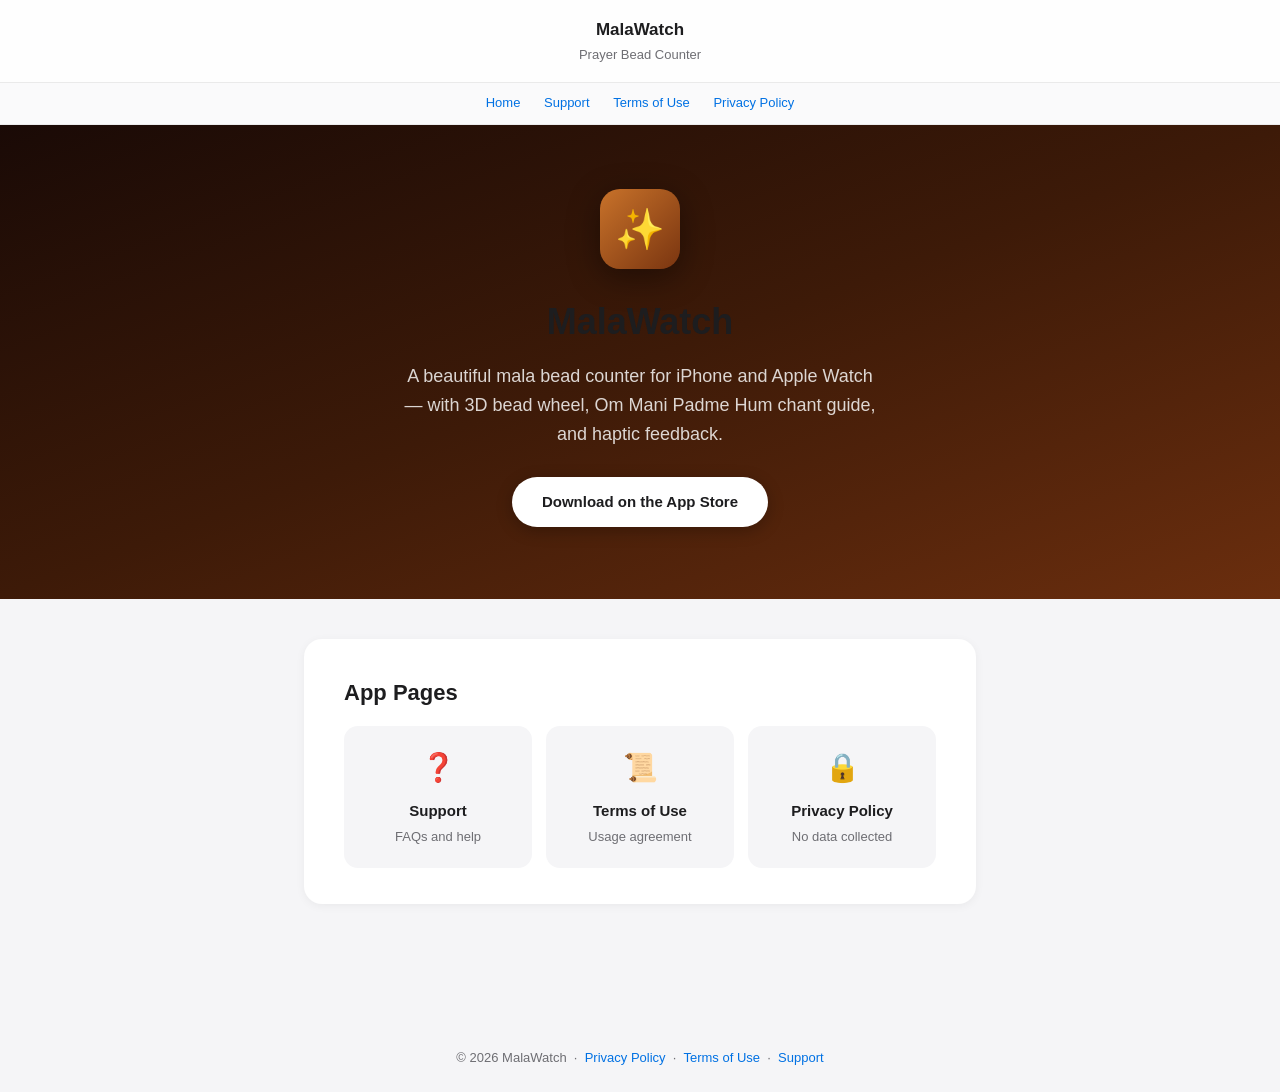
==== docs/index.html @ d764fbff "update docs" ====
<!DOCTYPE html>
<html lang="en">
<head>
  <meta charset="UTF-8" />
  <meta name="viewport" content="width=device-width, initial-scale=1.0" />
  <title>MalaWatch — Prayer Bead Counter</title>
  <style>
    * { margin: 0; padding: 0; box-sizing: border-box; }
    body {
      font-family: -apple-system, BlinkMacSystemFont, "SF Pro Text", "Segoe UI", sans-serif;
      background: #f5f5f7;
      color: #1d1d1f;
      line-height: 1.6;
    }
    header {
      background: rgba(255,255,255,0.85);
      backdrop-filter: saturate(180%) blur(20px);
      border-bottom: 1px solid rgba(0,0,0,0.08);
      padding: 16px 24px;
      position: sticky;
      top: 0;
      z-index: 100;
      text-align: center;
    }
    header h1 { font-size: 17px; font-weight: 600; color: #1d1d1f; }
    header p { font-size: 13px; color: #6e6e73; margin-top: 2px; }
    nav {
      text-align: center;
      padding: 10px 24px;
      font-size: 13px;
      background: rgba(255,255,255,0.5);
      border-bottom: 1px solid rgba(0,0,0,0.06);
    }
    nav a { color: #0071e3; text-decoration: none; margin: 0 10px; }
    nav a:hover { text-decoration: underline; }
    .hero {
      background: linear-gradient(160deg, #1a0a06 0%, #3d1a08 50%, #6b2e0e 100%);
      color: white;
      text-align: center;
      padding: 64px 24px 72px;
    }
    .hero-icon {
      width: 80px;
      height: 80px;
      background: linear-gradient(135deg, #c8722a, #7a3510);
      border-radius: 20px;
      margin: 0 auto 24px;
      display: flex;
      align-items: center;
      justify-content: center;
      font-size: 40px;
      box-shadow: 0 8px 32px rgba(0,0,0,0.4);
    }
    .hero h2 { font-size: 36px; font-weight: 700; margin-bottom: 12px; }
    .hero p { font-size: 18px; color: rgba(255,255,255,0.82); max-width: 480px; margin: 0 auto 28px; }
    .app-store-btn {
      display: inline-block;
      background: white;
      color: #1d1d1f;
      font-weight: 600;
      font-size: 15px;
      padding: 13px 30px;
      border-radius: 980px;
      text-decoration: none;
      box-shadow: 0 4px 16px rgba(0,0,0,0.25);
    }
    .app-store-btn:hover { opacity: 0.9; }
    .container {
      max-width: 720px;
      margin: 40px auto;
      padding: 0 24px 60px;
    }
    .card {
      background: #fff;
      border-radius: 18px;
      padding: 36px 40px;
      margin-bottom: 20px;
      box-shadow: 0 2px 10px rgba(0,0,0,0.05);
    }
    h2 {
      font-size: 22px;
      font-weight: 700;
      margin-bottom: 16px;
      color: #1d1d1f;
    }
    .link-grid {
      display: grid;
      grid-template-columns: 1fr 1fr 1fr;
      gap: 14px;
    }
    @media (max-width: 520px) { .link-grid { grid-template-columns: 1fr; } }
    .link-tile {
      background: #f5f5f7;
      border-radius: 14px;
      padding: 20px;
      text-align: center;
      text-decoration: none;
      color: #1d1d1f;
      display: block;
      transition: background 0.15s;
    }
    .link-tile:hover { background: #e8e8ed; }
    .link-tile .icon { font-size: 28px; margin-bottom: 8px; }
    .link-tile h3 { font-size: 15px; font-weight: 600; margin-bottom: 4px; }
    .link-tile p { font-size: 13px; color: #6e6e73; }
    footer {
      text-align: center;
      padding: 24px;
      font-size: 13px;
      color: #6e6e73;
    }
    footer a { color: #0071e3; text-decoration: none; }
  </style>
</head>
<body>

<header>
  <h1>MalaWatch</h1>
  <p>Prayer Bead Counter</p>
</header>

<nav>
  <a href="index.html">Home</a>
  <a href="support.html">Support</a>
  <a href="terms.html">Terms of Use</a>
  <a href="privacy-policy.html">Privacy Policy</a>
</nav>

<div class="hero">
  <div class="hero-icon">&#x2728;</div>
  <h2>MalaWatch</h2>
  <p>A beautiful mala bead counter for iPhone and Apple Watch — with 3D bead wheel, Om Mani Padme Hum chant guide, and haptic feedback.</p>
  <a href="#" class="app-store-btn">Download on the App Store</a>
</div>

<div class="container">

  <div class="card">
    <h2>App Pages</h2>
    <div class="link-grid">
      <a href="support.html" class="link-tile">
        <div class="icon">&#x2753;</div>
        <h3>Support</h3>
        <p>FAQs and help</p>
      </a>
      <a href="terms.html" class="link-tile">
        <div class="icon">&#x1F4DC;</div>
        <h3>Terms of Use</h3>
        <p>Usage agreement</p>
      </a>
      <a href="privacy-policy.html" class="link-tile">
        <div class="icon">&#x1F512;</div>
        <h3>Privacy Policy</h3>
        <p>No data collected</p>
      </a>
    </div>
  </div>

</div>

<footer>
  <p>&copy; 2026 MalaWatch &nbsp;·&nbsp; <a href="privacy-policy.html">Privacy Policy</a> &nbsp;·&nbsp; <a href="terms.html">Terms of Use</a> &nbsp;·&nbsp; <a href="support.html">Support</a></p>
</footer>

</body>
</html>
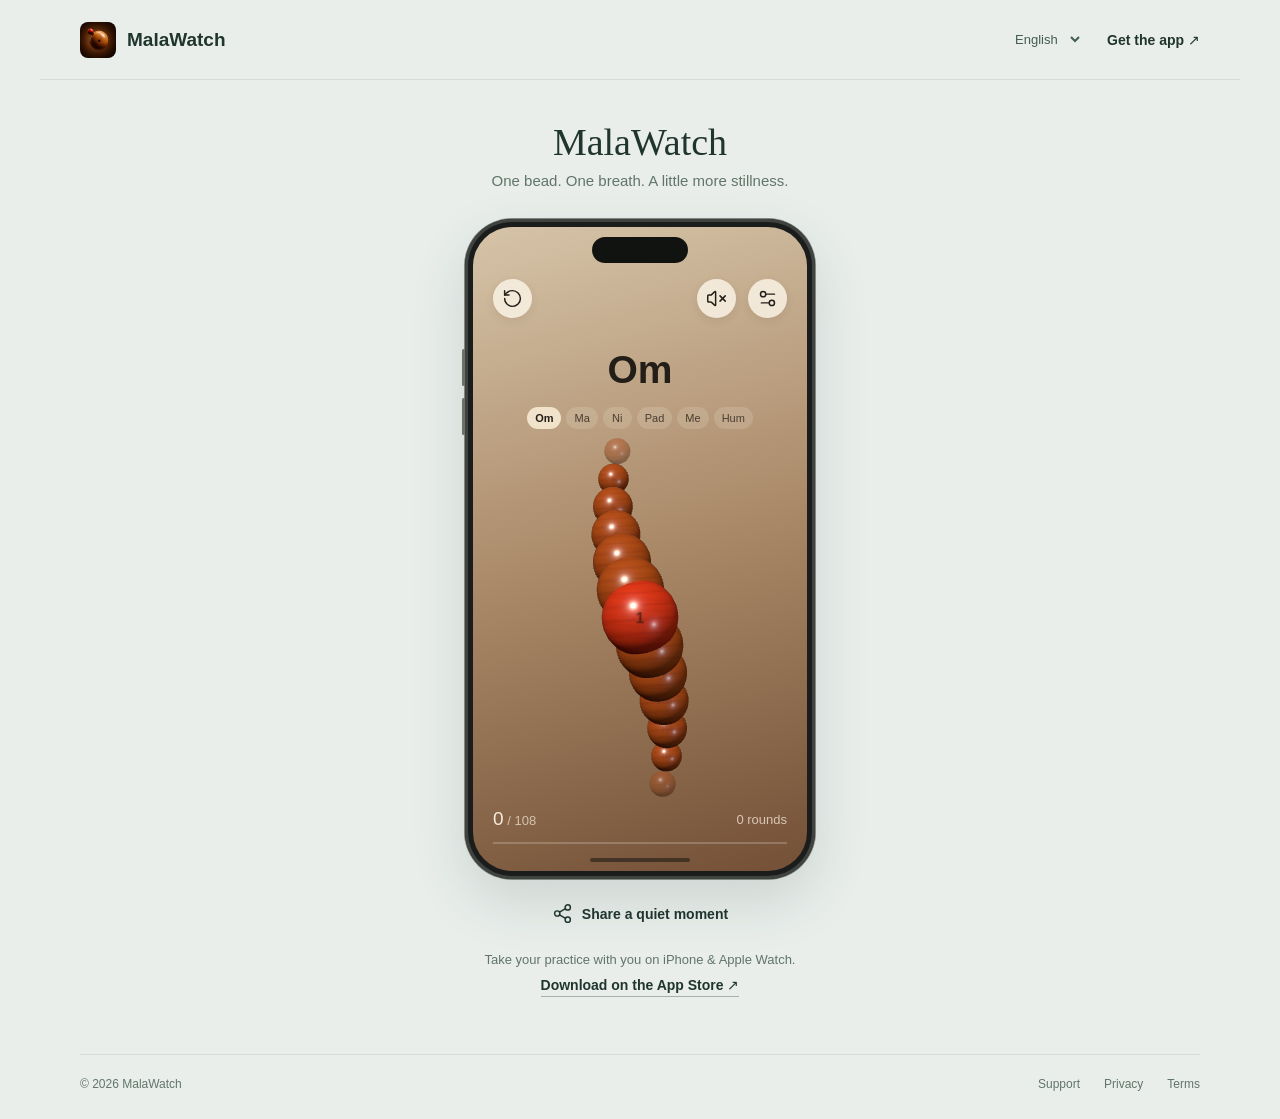
==== commit 90dba0ff: "Add free interactive mala web demo for GitHub Pages" ====
--- a/docs/index.html
+++ b/docs/index.html
@@ -1,166 +1,57 @@
-<!DOCTYPE html>
+<!doctype html>
 <html lang="en">
 <head>
-  <meta charset="UTF-8" />
-  <meta name="viewport" content="width=device-width, initial-scale=1.0" />
-  <title>MalaWatch — Prayer Bead Counter</title>
-  <style>
-    * { margin: 0; padding: 0; box-sizing: border-box; }
-    body {
-      font-family: -apple-system, BlinkMacSystemFont, "SF Pro Text", "Segoe UI", sans-serif;
-      background: #f5f5f7;
-      color: #1d1d1f;
-      line-height: 1.6;
-    }
-    header {
-      background: rgba(255,255,255,0.85);
-      backdrop-filter: saturate(180%) blur(20px);
-      border-bottom: 1px solid rgba(0,0,0,0.08);
-      padding: 16px 24px;
-      position: sticky;
-      top: 0;
-      z-index: 100;
-      text-align: center;
-    }
-    header h1 { font-size: 17px; font-weight: 600; color: #1d1d1f; }
-    header p { font-size: 13px; color: #6e6e73; margin-top: 2px; }
-    nav {
-      text-align: center;
-      padding: 10px 24px;
-      font-size: 13px;
-      background: rgba(255,255,255,0.5);
-      border-bottom: 1px solid rgba(0,0,0,0.06);
-    }
-    nav a { color: #0071e3; text-decoration: none; margin: 0 10px; }
-    nav a:hover { text-decoration: underline; }
-    .hero {
-      background: linear-gradient(160deg, #1a0a06 0%, #3d1a08 50%, #6b2e0e 100%);
-      color: white;
-      text-align: center;
-      padding: 64px 24px 72px;
-    }
-    .hero-icon {
-      width: 80px;
-      height: 80px;
-      background: linear-gradient(135deg, #c8722a, #7a3510);
-      border-radius: 20px;
-      margin: 0 auto 24px;
-      display: flex;
-      align-items: center;
-      justify-content: center;
-      font-size: 40px;
-      box-shadow: 0 8px 32px rgba(0,0,0,0.4);
-    }
-    .hero h2 { font-size: 36px; font-weight: 700; margin-bottom: 12px; }
-    .hero p { font-size: 18px; color: rgba(255,255,255,0.82); max-width: 480px; margin: 0 auto 28px; }
-    .app-store-btn {
-      display: inline-block;
-      background: white;
-      color: #1d1d1f;
-      font-weight: 600;
-      font-size: 15px;
-      padding: 13px 30px;
-      border-radius: 980px;
-      text-decoration: none;
-      box-shadow: 0 4px 16px rgba(0,0,0,0.25);
-    }
-    .app-store-btn:hover { opacity: 0.9; }
-    .container {
-      max-width: 720px;
-      margin: 40px auto;
-      padding: 0 24px 60px;
-    }
-    .card {
-      background: #fff;
-      border-radius: 18px;
-      padding: 36px 40px;
-      margin-bottom: 20px;
-      box-shadow: 0 2px 10px rgba(0,0,0,0.05);
-    }
-    h2 {
-      font-size: 22px;
-      font-weight: 700;
-      margin-bottom: 16px;
-      color: #1d1d1f;
-    }
-    .link-grid {
-      display: grid;
-      grid-template-columns: 1fr 1fr 1fr;
-      gap: 14px;
-    }
-    @media (max-width: 520px) { .link-grid { grid-template-columns: 1fr; } }
-    .link-tile {
-      background: #f5f5f7;
-      border-radius: 14px;
-      padding: 20px;
-      text-align: center;
-      text-decoration: none;
-      color: #1d1d1f;
-      display: block;
-      transition: background 0.15s;
-    }
-    .link-tile:hover { background: #e8e8ed; }
-    .link-tile .icon { font-size: 28px; margin-bottom: 8px; }
-    .link-tile h3 { font-size: 15px; font-weight: 600; margin-bottom: 4px; }
-    .link-tile p { font-size: 13px; color: #6e6e73; }
-    footer {
-      text-align: center;
-      padding: 24px;
-      font-size: 13px;
-      color: #6e6e73;
-    }
-    footer a { color: #0071e3; text-decoration: none; }
-  </style>
+  <meta charset="utf-8">
+  <meta name="viewport" content="width=device-width, initial-scale=1, viewport-fit=cover">
+  <meta name="theme-color" content="#e9eeeb">
+  <meta name="description" content="A moment of stillness, one bead at a time. Try MalaWatch's free prayer bead counter, then take your practice to iPhone and Apple Watch.">
+  <meta property="og:title" content="MalaWatch — One bead at a time">
+  <meta property="og:description" content="Try the free, interactive mala counter. A quiet moment you can share.">
+  <meta property="og:image" content="https://imentos.github.io/MalaWatch/app-icon.png">
+  <title>MalaWatch — One bead at a time</title>
+  <link rel="icon" href="app-icon.png">
+  <link rel="stylesheet" href="web.css">
 </head>
 <body>
-
-<header>
-  <h1>MalaWatch</h1>
-  <p>Prayer Bead Counter</p>
-</header>
-
-<nav>
-  <a href="index.html">Home</a>
-  <a href="support.html">Support</a>
-  <a href="terms.html">Terms of Use</a>
-  <a href="privacy-policy.html">Privacy Policy</a>
-</nav>
-
-<div class="hero">
-  <div class="hero-icon">&#x2728;</div>
-  <h2>MalaWatch</h2>
-  <p>A beautiful mala bead counter for iPhone and Apple Watch — with 3D bead wheel, Om Mani Padme Hum chant guide, and haptic feedback.</p>
-  <a href="#" class="app-store-btn">Download on the App Store</a>
-</div>
-
-<div class="container">
-
-  <div class="card">
-    <h2>App Pages</h2>
-    <div class="link-grid">
-      <a href="support.html" class="link-tile">
-        <div class="icon">&#x2753;</div>
-        <h3>Support</h3>
-        <p>FAQs and help</p>
-      </a>
-      <a href="terms.html" class="link-tile">
-        <div class="icon">&#x1F4DC;</div>
-        <h3>Terms of Use</h3>
-        <p>Usage agreement</p>
-      </a>
-      <a href="privacy-policy.html" class="link-tile">
-        <div class="icon">&#x1F512;</div>
-        <h3>Privacy Policy</h3>
-        <p>No data collected</p>
-      </a>
+  <header class="site-header">
+    <a class="brand" href="./"><img src="app-icon.png" alt="" width="36" height="36"><span>MalaWatch</span></a>
+    <div class="header-actions">
+      <select id="language" aria-label="Language"><option value="en">English</option><option value="zh-Hant">繁體中文</option><option value="zh-Hans">简体中文</option><option value="ja">日本語</option></select>
+      <a class="download" data-store href="https://apps.apple.com/app/apple-store/id6771541960?pt=117813104&amp;ct=web-mala-demo&amp;mt=8" data-i18n="download">Get the app ↗</a>
     </div>
-  </div>
-
-</div>
-
-<footer>
-  <p>&copy; 2026 MalaWatch &nbsp;·&nbsp; <a href="privacy-policy.html">Privacy Policy</a> &nbsp;·&nbsp; <a href="terms.html">Terms of Use</a> &nbsp;·&nbsp; <a href="support.html">Support</a></p>
-</footer>
-
+  </header>
+  <main>
+    <div class="intro"><h1>MalaWatch</h1><p data-i18n="tagline">One bead. One breath. A little more stillness.</p></div>
+    <section class="experience" aria-label="MalaWatch">
+      <div class="phone">
+        <div class="island" aria-hidden="true"></div>
+        <div class="app-screen">
+          <div class="toolbar">
+            <button id="reset" class="icon-button" aria-label="Reset" title="Reset"><i data-lucide="rotate-ccw"></i></button>
+            <button id="sound" class="icon-button" aria-label="Enable voice" title="Enable voice" aria-pressed="false"><i data-lucide="volume-x"></i></button>
+            <button id="settings" class="icon-button" aria-label="Settings" title="Settings"><i data-lucide="settings-2"></i></button>
+          </div>
+          <div class="chant"><div id="syllable">Om</div><div id="syllables" class="syllables"></div></div>
+          <div id="wheel" class="wheel" role="button" tabindex="0" aria-label="Count one bead"><canvas id="beads"></canvas><div id="fallback" hidden></div></div>
+          <div class="progress"><span><b id="count">0</b><span class="muted"> / <span id="goal-label">108</span></span></span><span id="rounds">0 rounds</span></div>
+          <div class="progress-track"><div id="progress-fill"></div></div>
+          <div class="home-indicator" aria-hidden="true"></div>
+          <dialog id="settings-dialog">
+            <form method="dialog" class="dialog-heading"><h2 data-i18n="settings">Settings</h2><button class="icon-button" aria-label="Close" title="Close"><i data-lucide="x"></i></button></form>
+            <label for="mantra" data-i18n="mantra">Mantra</label><select id="mantra"><option value="om">Om Mani Padme Hum</option><option value="amitabha">Namo Amitabha Buddha</option><option value="custom">Custom mantra</option></select>
+            <input id="custom-mantra" maxlength="160" placeholder="Your mantra" aria-label="Custom mantra" hidden>
+            <fieldset><legend data-i18n="goal">Beads per round</legend><div class="segments" id="goals"><button type="button" data-goal="27">27</button><button type="button" data-goal="54">54</button><button type="button" data-goal="108">108</button></div></fieldset>
+            <fieldset><legend data-i18n="material">Bead material</legend><div id="materials" class="materials"><button type="button" data-material="wood" style="--swatch:#ac602b" aria-label="Sandalwood" title="Sandalwood"></button><button type="button" data-material="rosewood" style="--swatch:#7d302c" aria-label="Rosewood" title="Rosewood"></button><button type="button" data-material="jade" style="--swatch:#548c74" aria-label="Jade" title="Jade"></button><button type="button" data-material="obsidian" style="--swatch:#36353b" aria-label="Obsidian" title="Obsidian"></button></div></fieldset>
+            <label class="toggle"><span data-i18n="voice">Chant voice</span><input id="voice" type="checkbox" role="switch"></label>
+          </dialog>
+          <dialog id="reset-dialog"><h2 data-i18n="resetQuestion">Start again?</h2><p data-i18n="resetBody">Reset your count and completed rounds.</p><div class="reset-actions"><button id="cancel-reset" data-i18n="cancel">Cancel</button><button id="confirm-reset" data-i18n="reset">Reset</button></div></dialog>
+        </div>
+      </div>
+    </section>
+    <div class="under-app"><button id="share"><i data-lucide="share-2"></i><span data-i18n="share">Share a quiet moment</span></button><p data-i18n="native">Take your practice with you on iPhone & Apple Watch.</p><a data-store class="store-link" href="https://apps.apple.com/app/apple-store/id6771541960?pt=117813104&amp;ct=web-mala-demo&amp;mt=8" data-i18n="store">Download on the App Store ↗</a><span id="status" role="status"></span></div>
+  </main>
+  <footer><span>© 2026 MalaWatch</span><nav><a href="support.html" data-i18n="support">Support</a><a href="privacy-policy.html" data-i18n="privacy">Privacy</a><a href="terms.html" data-i18n="terms">Terms</a></nav></footer>
+  <script src="vendor/lucide.min.js"></script>
+  <script type="module" src="web.js"></script>
 </body>
 </html>
--- a/docs/web.css
+++ b/docs/web.css
@@ -0,0 +1,5 @@
+:root{font-family:-apple-system,BlinkMacSystemFont,"Segoe UI",sans-serif;color:#20352e;background:#e9eeeb;font-synthesis:none;letter-spacing:0}
+*{box-sizing:border-box}body{margin:0}button,a,input,select{-webkit-tap-highlight-color:transparent}button,input,select{font:inherit}button,a,select{touch-action:manipulation}button{cursor:pointer}a{color:inherit;text-decoration:none}button:focus-visible,a:focus-visible,select:focus-visible,.wheel:focus-visible{outline:3px solid #508e80;outline-offset:4px}button svg{width:21px;height:21px;stroke-width:1.7}button{color:inherit} .site-header{height:80px;max-width:1200px;margin:auto;padding:0 40px;display:flex;align-items:center;justify-content:space-between;gap:16px;border-bottom:1px solid #20352e18}.brand{display:flex;gap:11px;align-items:center;font-size:19px;font-weight:650}.brand img{border-radius:8px}.header-actions{display:flex;align-items:center;gap:24px}.header-actions select{border:0;background:transparent;color:#435c52;font-size:13px;max-width:112px}.download{font-size:14px;font-weight:600}.intro{text-align:center;padding:28px 16px 21px}.intro h1{font-family:Georgia,serif;font-weight:400;font-size:38px;margin:0 0 8px}.intro p{color:#61756a;font-size:15px;margin:0}.experience{display:flex;justify-content:center}.phone{width:320px;height:604px;background:#1b1d1c;border-radius:47px;padding:8px;position:relative;box-shadow:0 0 0 1px #7f8880,0 22px 55px #23423524,inset 0 0 0 3px #40433f}.phone:before,.phone:after{content:"";position:absolute;background:#6a7269;width:3px;left:-3px;border-radius:2px;height:37px;top:130px}.phone:after{top:179px}.island{position:absolute;width:96px;height:26px;background:#111311;top:18px;left:50%;transform:translateX(-50%);border-radius:22px;z-index:2}.app-screen{height:100%;position:relative;border-radius:39px;overflow:hidden;background:linear-gradient(165deg,#d6c4a8 0%,#aa8968 50%,#735036 100%);color:#231e17;display:flex;flex-direction:column;padding:52px 20px 27px}.toolbar{display:flex;align-items:center;justify-content:space-between;flex-shrink:0}.icon-button{display:inline-flex;align-items:center;justify-content:center;width:39px;height:39px;border:0;border-radius:50%;background:#f9f1e3df;box-shadow:0 3px 10px #34251715}.toolbar #sound{margin-left:auto;margin-right:12px}.chant{text-align:center;padding:20px 0 0;flex-shrink:0}#syllable{font-size:39px;font-weight:600;line-height:1.3;min-height:51px;overflow-wrap:anywhere}.syllables{display:flex;gap:5px;overflow:auto;scrollbar-width:none;align-items:center;max-width:100%;padding:9px 0 3px;min-height:37px}.syllables.short{justify-content:center}.syllables span{flex:none;min-width:29px;padding:5px 8px;border-radius:20px;background:#f9f1e329;color:#4a3e32;font-size:11px;white-space:nowrap}.syllables span.active{background:#fff4dfc9;color:#221e17;font-weight:600}.wheel{flex:1;min-height:140px;position:relative;touch-action:none;cursor:grab;outline-offset:-4px;user-select:none}.wheel:active{cursor:grabbing}canvas{width:100%;height:100%;display:block}.progress{font-size:13px;display:flex;justify-content:space-between;align-items:center;color:#f6ebdc;margin:6px 0 12px}.progress b{font-size:19px;font-weight:500;font-variant-numeric:tabular-nums}.muted{opacity:.7}#rounds{opacity:.75}.progress-track{height:2px;background:#fff3;height:2px;flex-shrink:0}.progress-track div{height:100%;width:0;background:#f3dfbb;transition:width .3s}.home-indicator{position:absolute;width:100px;height:4px;border-radius:3px;background:#201c1799;bottom:9px;left:50%;transform:translateX(-50%)}.under-app{text-align:center;padding:23px 16px 32px}.under-app button{border:0;background:transparent;display:inline-flex;gap:9px;align-items:center;font-size:14px;font-weight:550}.under-app p{font-size:13px;color:#61756a;margin:24px 0 9px}.store-link{font-size:14px;font-weight:600;border-bottom:1px solid #20352e55;padding-bottom:3px}#status{display:block;min-height:18px;font-size:12px;margin-top:10px;color:#4e6b5e}footer{max-width:1120px;margin:auto;border-top:1px solid #20352e18;display:flex;justify-content:space-between;gap:18px;padding:22px 0 28px;font-size:12px;color:#61756a}footer nav{display:flex;gap:24px}dialog{border:1px solid #fff6;border-radius:8px;padding:22px;background:#f3ece2;color:#302b24;width:min(280px,calc(100vw - 44px));max-height:80dvh;overflow:auto;box-shadow:0 20px 70px #0004}dialog::backdrop{background:#121b1799;backdrop-filter:blur(4px)}.dialog-heading{display:flex;justify-content:space-between;align-items:center;margin:0 0 22px}h2{font-size:19px;margin:0}dialog label,legend{font-size:13px;font-weight:600}dialog select,dialog input[type=text],#custom-mantra{width:100%;border:1px solid #63563c30;background:#fffc;padding:10px;border-radius:6px;margin:9px 0 16px;color:#302b24}fieldset{border:0;margin:0 0 21px;padding:0}legend{margin-bottom:12px}.segments{display:flex;background:#ded7cc;border-radius:7px;padding:3px;gap:3px}.segments button{flex:1;border:0;border-radius:5px;padding:8px;background:transparent}.segments button[aria-pressed=true]{background:#fff}.materials{display:flex;gap:17px;padding:3px}.materials button{height:32px;width:32px;border-radius:50%;border:2px solid #fff;background:var(--swatch);box-shadow:inset -5px -5px 7px #0004,inset 3px 3px 5px #fff4}.materials button[aria-pressed=true]{outline:2px solid #48675a;outline-offset:3px}.toggle{display:flex;align-items:center;justify-content:space-between;margin:12px 0 0}.toggle input{width:20px;height:20px;accent-color:#476456}#reset-dialog p{font-size:14px;line-height:1.6;color:#63594c}.reset-actions{display:flex;justify-content:flex-end;gap:12px}.reset-actions button{border:0;background:#ded7cc;padding:10px 16px;border-radius:6px}#confirm-reset{background:#345d4c;color:white}#fallback{position:absolute;inset:0;display:flex;align-items:center;justify-content:center}#fallback[hidden]{display:none}.fallback-bead{width:85px;height:85px;border-radius:50%;background:radial-gradient(circle at 28% 24%,#ffd295,#b5682e 40%,#5a2b13);box-shadow:8px 18px 22px #0004;display:grid;place-items:center;font-size:23px}
+@media(min-width:1000px) and (min-height:900px){.intro{padding-top:40px;padding-bottom:30px}.phone{width:350px;height:660px}.chant{padding-top:27px}}
+@media(max-width:600px){:root{background:#e9eeeb}.site-header{height:65px;padding:0 17px}.brand{font-size:17px;gap:8px}.brand img{width:29px;height:29px}.header-actions{gap:12px}.header-actions select{font-size:12px;max-width:85px}.download{font-size:12px}.intro{padding:21px 16px 16px}.intro h1{font-size:28px}.intro p{font-size:12px}.phone{width:100%;height:clamp(440px,69svh,690px);padding:0;border-radius:0;background:transparent;box-shadow:none}.phone:before,.phone:after,.island,.home-indicator{display:none}.app-screen{border-radius:0;padding:17px 26px 20px}.toolbar{max-width:400px;width:100%;align-self:center}.chant{padding-top:8px}.wheel{width:min(100%,400px);align-self:center}.progress,.progress-track{max-width:400px;width:100%;align-self:center}.under-app{padding-top:19px;padding-bottom:15px}.under-app p{margin-top:18px}footer{padding:20px 17px;font-size:11px}footer nav{gap:15px}}
+@media(prefers-reduced-motion:reduce){*{scroll-behavior:auto!important;transition:none!important}}
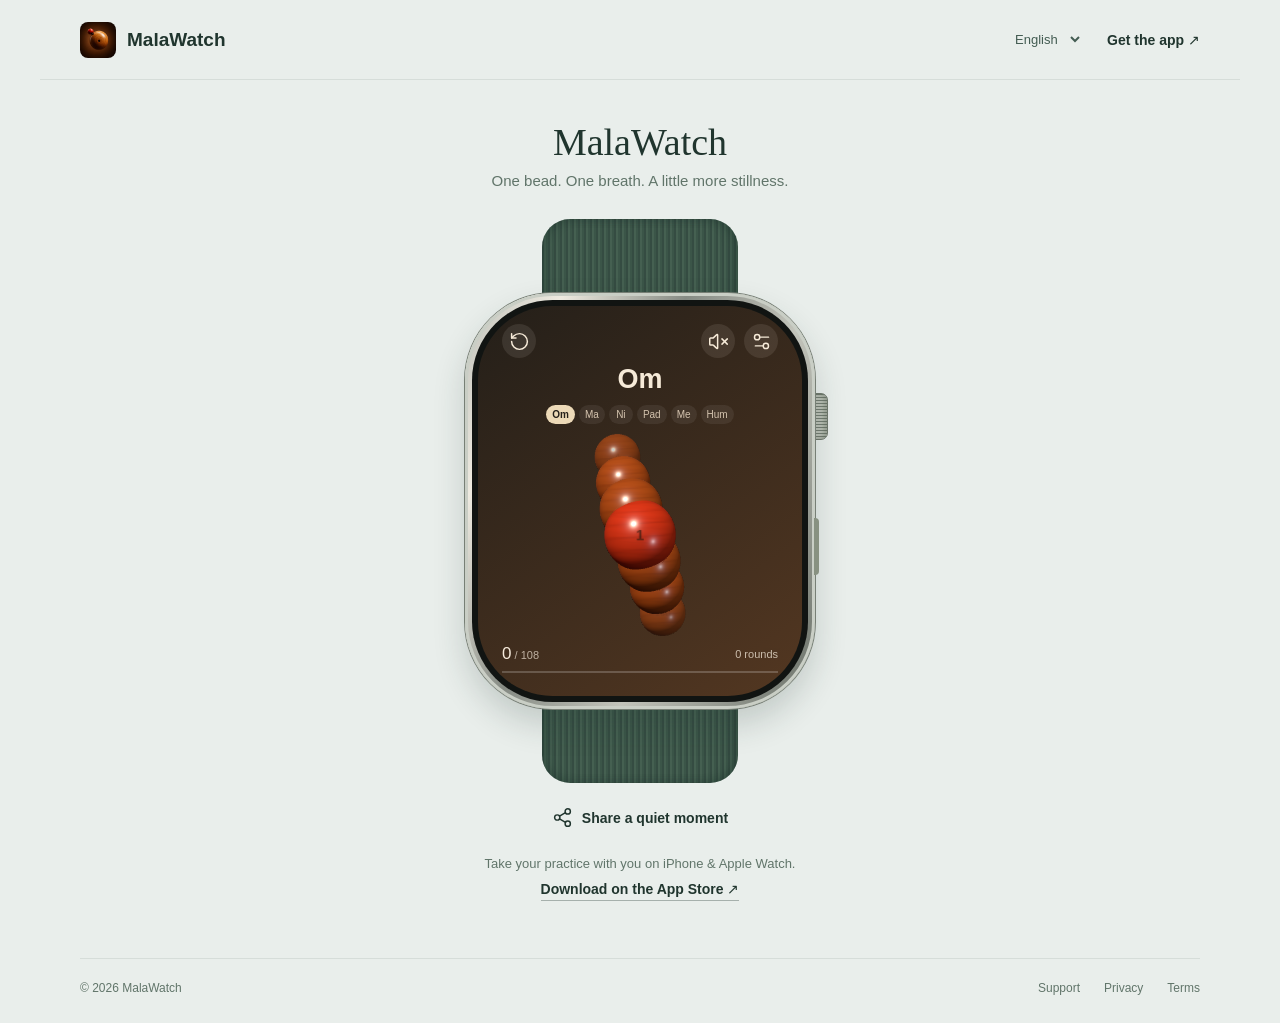
==== commit 9ec5fa0f: "Use Apple Watch frame for interactive web demo" ====
--- a/docs/index.html
+++ b/docs/index.html
@@ -11,6 +11,7 @@
   <title>MalaWatch — One bead at a time</title>
   <link rel="icon" href="app-icon.png">
   <link rel="stylesheet" href="web.css">
+  <link rel="stylesheet" href="watch.css">
 </head>
 <body>
   <header class="site-header">
@@ -23,8 +24,10 @@
   <main>
     <div class="intro"><h1>MalaWatch</h1><p data-i18n="tagline">One bead. One breath. A little more stillness.</p></div>
     <section class="experience" aria-label="MalaWatch">
-      <div class="phone">
-        <div class="island" aria-hidden="true"></div>
+      <div class="watch-rig">
+      <div class="watch-case">
+        <button id="crown" class="watch-crown" aria-label="Count one bead" title="Count one bead"></button>
+        <div class="watch-side-button" aria-hidden="true"></div>
         <div class="app-screen">
           <div class="toolbar">
             <button id="reset" class="icon-button" aria-label="Reset" title="Reset"><i data-lucide="rotate-ccw"></i></button>
@@ -35,7 +38,6 @@
           <div id="wheel" class="wheel" role="button" tabindex="0" aria-label="Count one bead"><canvas id="beads"></canvas><div id="fallback" hidden></div></div>
           <div class="progress"><span><b id="count">0</b><span class="muted"> / <span id="goal-label">108</span></span></span><span id="rounds">0 rounds</span></div>
           <div class="progress-track"><div id="progress-fill"></div></div>
-          <div class="home-indicator" aria-hidden="true"></div>
           <dialog id="settings-dialog">
             <form method="dialog" class="dialog-heading"><h2 data-i18n="settings">Settings</h2><button class="icon-button" aria-label="Close" title="Close"><i data-lucide="x"></i></button></form>
             <label for="mantra" data-i18n="mantra">Mantra</label><select id="mantra"><option value="om">Om Mani Padme Hum</option><option value="amitabha">Namo Amitabha Buddha</option><option value="custom">Custom mantra</option></select>
@@ -47,6 +49,7 @@
           <dialog id="reset-dialog"><h2 data-i18n="resetQuestion">Start again?</h2><p data-i18n="resetBody">Reset your count and completed rounds.</p><div class="reset-actions"><button id="cancel-reset" data-i18n="cancel">Cancel</button><button id="confirm-reset" data-i18n="reset">Reset</button></div></dialog>
         </div>
       </div>
+      </div>
     </section>
     <div class="under-app"><button id="share"><i data-lucide="share-2"></i><span data-i18n="share">Share a quiet moment</span></button><p data-i18n="native">Take your practice with you on iPhone & Apple Watch.</p><a data-store class="store-link" href="https://apps.apple.com/app/apple-store/id6771541960?pt=117813104&amp;ct=web-mala-demo&amp;mt=8" data-i18n="store">Download on the App Store ↗</a><span id="status" role="status"></span></div>
   </main>
--- a/docs/watch.css
+++ b/docs/watch.css
@@ -0,0 +1,96 @@
+.experience { padding: 0 24px; }
+.watch-rig {
+  position: relative;
+  width: min(350px, calc(100vw - 64px));
+  padding: 74px 0;
+  isolation: isolate;
+}
+.watch-rig::before {
+  content: "";
+  position: absolute;
+  z-index: -1;
+  inset: 0 22%;
+  border-radius: 28px;
+  background: repeating-linear-gradient(90deg, #354c42 0 2px, #456051 2px 4px, #3b5548 4px 6px);
+  box-shadow: inset 6px 0 9px #1c302b44, inset -6px 0 9px #1c302b44;
+}
+.watch-case {
+  position: relative;
+  width: 100%;
+  aspect-ratio: 350 / 416;
+  border-radius: 25% / 21%;
+  padding: 13px;
+  background: linear-gradient(115deg, #bbbdb6, #eeeae0 18%, #868b84 41%, #c3c4bb 64%, #676e66 100%);
+  box-shadow: 0 0 0 1px #777f75, inset 0 0 0 3px #c9cec5, 0 16px 32px #20352e30;
+}
+.watch-case::before {
+  content: "";
+  position: absolute;
+  inset: 7px;
+  border-radius: 24% / 20%;
+  background: #111412;
+  pointer-events: none;
+}
+.watch-crown {
+  position: absolute;
+  z-index: -1;
+  top: 24%;
+  right: -13px;
+  width: 18px;
+  height: 47px;
+  border: 1px solid #70786d;
+  border-radius: 5px 7px 7px 5px;
+  background: repeating-linear-gradient(0deg, #bcc1b7 0 2px, #747d72 2px 3px);
+  box-shadow: inset -3px 0 4px #53604e55;
+}
+.watch-crown:hover { filter: brightness(1.15); }
+.watch-side-button {
+  position: absolute;
+  top: 54%;
+  right: -4px;
+  width: 5px;
+  height: 57px;
+  border-radius: 0 4px 4px 0;
+  background: #889181;
+}
+.watch-case .app-screen {
+  border-radius: 23% / 19%;
+  padding: 18px 24px 23px;
+  background: linear-gradient(145deg, #241f19, #533721);
+  color: #f6ead8;
+}
+.watch-case .toolbar { width: 100%; }
+.watch-case .icon-button {
+  width: 34px;
+  height: 34px;
+  background: #f9f1e318;
+  color: #f6ead8;
+  box-shadow: none;
+}
+.watch-case .toolbar #sound { margin-right: 9px; }
+.watch-case .chant { padding-top: 5px; }
+.watch-case #syllable { font-size: 27px; min-height: 35px; line-height: 1.25; }
+.watch-case .syllables { padding: 6px 0 2px; min-height: 29px; gap: 4px; }
+.watch-case .syllables span { min-width: 24px; font-size: 10px; padding: 4px 6px; color: #d4c3ae; background: #fff1; }
+.watch-case .syllables span.active { color: #241f19; background: #ecd9b7; }
+.watch-case .wheel { min-height: 0; width: 100%; }
+.watch-case .progress { margin: 1px 0 7px; font-size: 11px; width: 100%; }
+.watch-case .progress b { font-size: 17px; }
+.watch-case .progress-track { width: 100%; }
+.watch-case dialog .icon-button { color: #302b24; background: #ded7cc; }
+.under-app { padding-top: 23px; }
+@media (max-width: 600px) {
+  .watch-rig { padding: 57px 0; width: min(330px, calc(100vw - 64px)); }
+  .watch-case .app-screen { padding: 16px 22px 22px; }
+  .watch-case .chant { padding-top: 4px; }
+  .under-app { padding-top: 20px; }
+}
+@media (max-width: 360px) {
+  .watch-rig { padding: 42px 0; }
+  .watch-case { padding: 11px; }
+  .watch-case .app-screen { padding: 13px 17px 19px; }
+  .watch-case .icon-button { width: 30px; height: 30px; }
+  .watch-case #syllable { font-size: 23px; min-height: 29px; }
+  .watch-case .syllables { gap: 2px; }
+  .watch-case .syllables span { min-width: 21px; padding: 4px; font-size: 9px; }
+}
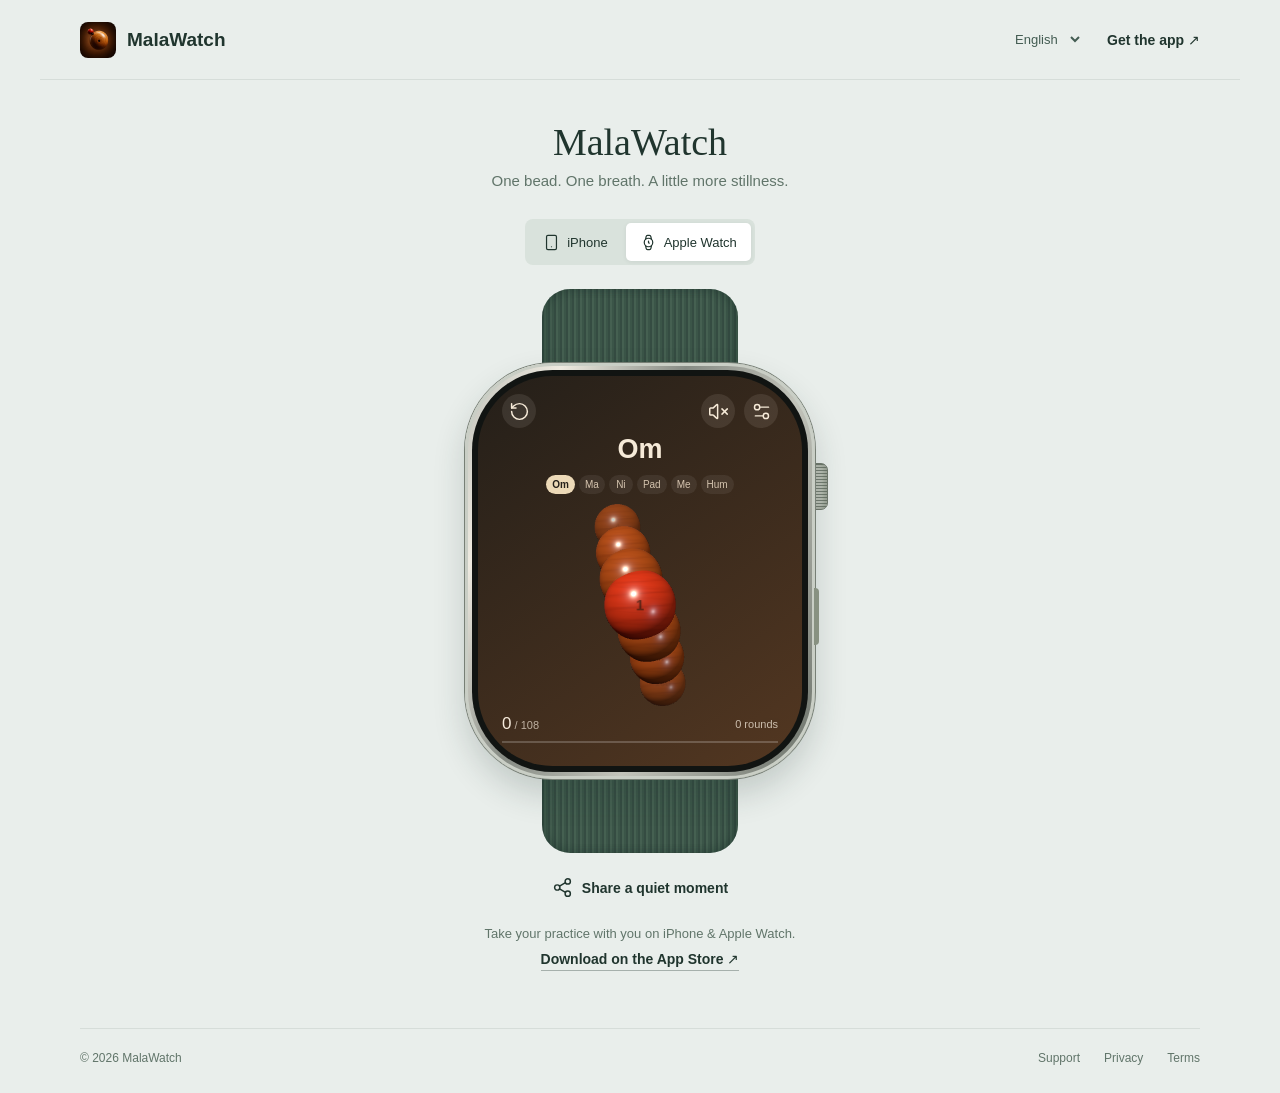
==== commit ce9d0ef5: "Allow switching between iPhone and Apple Watch web previews" ====
--- a/docs/index.html
+++ b/docs/index.html
@@ -23,9 +23,14 @@
   </header>
   <main>
     <div class="intro"><h1>MalaWatch</h1><p data-i18n="tagline">One bead. One breath. A little more stillness.</p></div>
+    <div class="device-switch" role="group" aria-label="Device preview" id="device-switch">
+      <button type="button" data-device="iphone" aria-pressed="false"><i data-lucide="smartphone"></i><span>iPhone</span></button>
+      <button type="button" data-device="watch" aria-pressed="true"><i data-lucide="watch"></i><span>Apple Watch</span></button>
+    </div>
     <section class="experience" aria-label="MalaWatch">
-      <div class="watch-rig">
-      <div class="watch-case">
+      <div class="watch-rig" id="device-rig">
+      <div class="watch-case" id="device-case">
+        <div class="island" aria-hidden="true"></div>
         <button id="crown" class="watch-crown" aria-label="Count one bead" title="Count one bead"></button>
         <div class="watch-side-button" aria-hidden="true"></div>
         <div class="app-screen">
@@ -38,6 +43,7 @@
           <div id="wheel" class="wheel" role="button" tabindex="0" aria-label="Count one bead"><canvas id="beads"></canvas><div id="fallback" hidden></div></div>
           <div class="progress"><span><b id="count">0</b><span class="muted"> / <span id="goal-label">108</span></span></span><span id="rounds">0 rounds</span></div>
           <div class="progress-track"><div id="progress-fill"></div></div>
+          <div class="home-indicator" aria-hidden="true"></div>
           <dialog id="settings-dialog">
             <form method="dialog" class="dialog-heading"><h2 data-i18n="settings">Settings</h2><button class="icon-button" aria-label="Close" title="Close"><i data-lucide="x"></i></button></form>
             <label for="mantra" data-i18n="mantra">Mantra</label><select id="mantra"><option value="om">Om Mani Padme Hum</option><option value="amitabha">Namo Amitabha Buddha</option><option value="custom">Custom mantra</option></select>
--- a/docs/watch.css
+++ b/docs/watch.css
@@ -1,4 +1,32 @@
 .experience { padding: 0 24px; }
+.device-switch {
+  display: flex;
+  width: max-content;
+  max-width: calc(100% - 32px);
+  margin: 0 auto 24px;
+  padding: 4px;
+  gap: 4px;
+  background: #d9e2dc;
+  border-radius: 8px;
+}
+.device-switch button {
+  display: flex;
+  align-items: center;
+  justify-content: center;
+  gap: 7px;
+  min-height: 38px;
+  padding: 8px 14px;
+  border: 0;
+  border-radius: 5px;
+  background: transparent;
+  font-size: 13px;
+}
+.device-switch button[aria-pressed="true"] { background: #fff; box-shadow: 0 1px 4px #20352e14; }
+.device-switch button svg { width: 17px; height: 17px; }
+.watch-case .island, .watch-case .home-indicator,
+.phone .watch-crown, .phone .watch-side-button { display: none; }
+.phone-rig { width: min(320px, calc(100vw - 48px)); }
+.phone-rig .phone { width: 100%; }
 .watch-rig {
   position: relative;
   width: min(350px, calc(100vw - 64px));
@@ -80,10 +108,24 @@
 .watch-case dialog .icon-button { color: #302b24; background: #ded7cc; }
 .under-app { padding-top: 23px; }
 @media (max-width: 600px) {
+  .device-switch { margin-bottom: 20px; }
+  .phone-rig .phone {
+    height: 584px;
+    padding: 8px;
+    border-radius: 47px;
+    background: #1b1d1c;
+    box-shadow: 0 0 0 1px #7f8880, 0 16px 32px #23423524, inset 0 0 0 3px #40433f;
+  }
+  .phone .app-screen { border-radius: 39px; padding: 52px 18px 27px; }
+  .phone .island, .phone .home-indicator { display: block; }
+  .phone .chant { padding-top: 16px; }
   .watch-rig { padding: 57px 0; width: min(330px, calc(100vw - 64px)); }
   .watch-case .app-screen { padding: 16px 22px 22px; }
   .watch-case .chant { padding-top: 4px; }
   .under-app { padding-top: 20px; }
+}
+@media (min-width: 1000px) and (min-height: 900px) {
+  .phone-rig { width: 350px; }
 }
 @media (max-width: 360px) {
   .watch-rig { padding: 42px 0; }
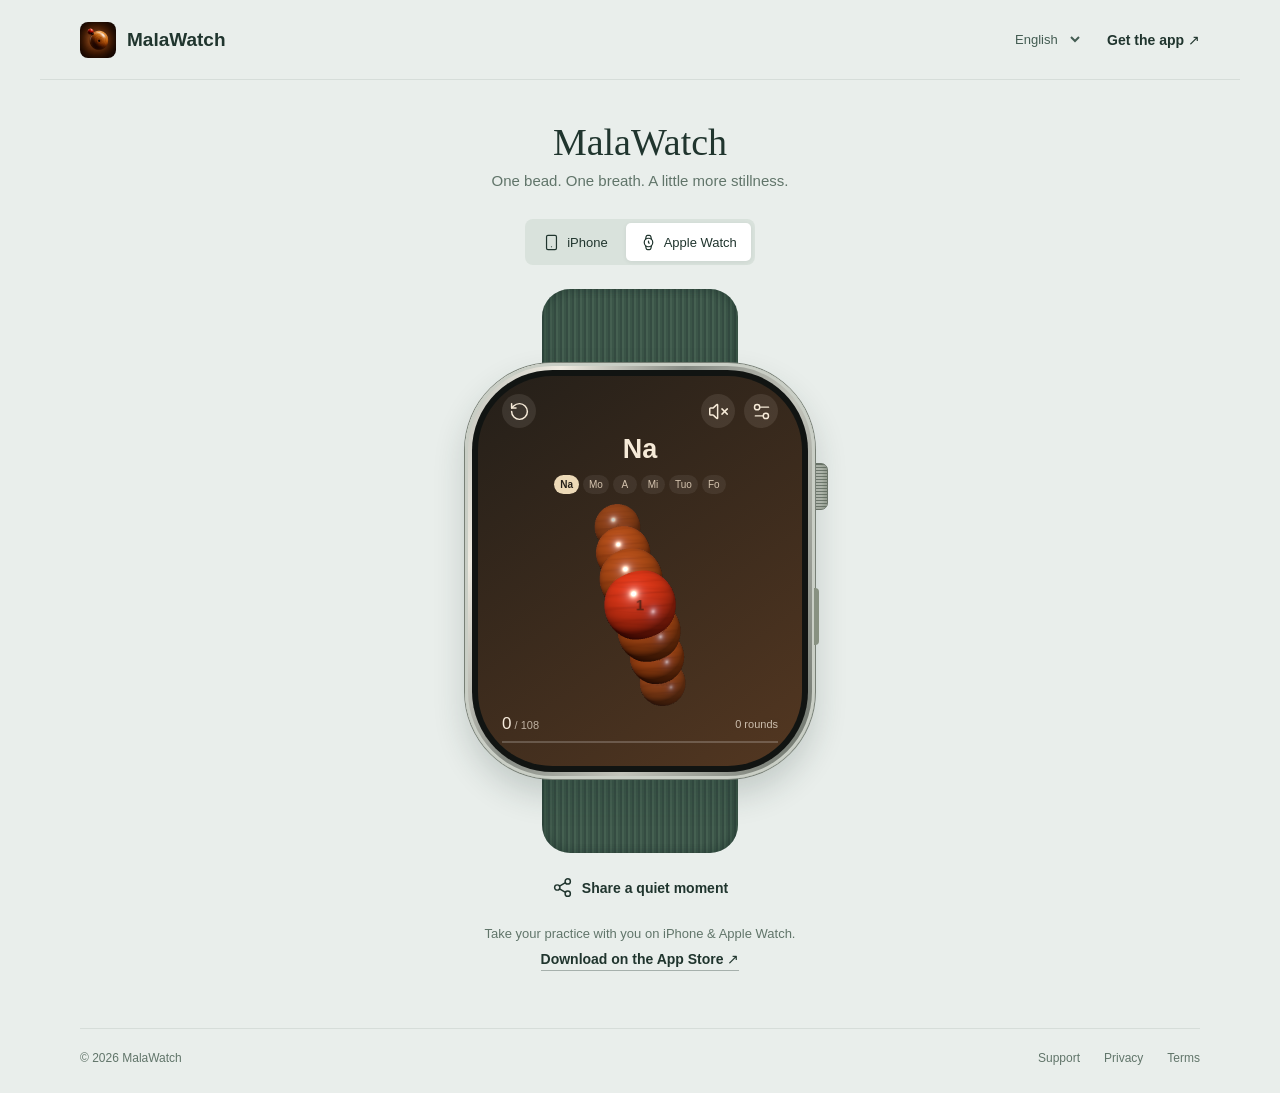
==== commit 65571d0b: "Limit landing page demo to Namo Amitabha Buddha" ====
--- a/docs/index.html
+++ b/docs/index.html
@@ -39,15 +39,13 @@
             <button id="sound" class="icon-button" aria-label="Enable voice" title="Enable voice" aria-pressed="false"><i data-lucide="volume-x"></i></button>
             <button id="settings" class="icon-button" aria-label="Settings" title="Settings"><i data-lucide="settings-2"></i></button>
           </div>
-          <div class="chant"><div id="syllable">Om</div><div id="syllables" class="syllables"></div></div>
+          <div class="chant"><div id="syllable">Na</div><div id="syllables" class="syllables"></div></div>
           <div id="wheel" class="wheel" role="button" tabindex="0" aria-label="Count one bead"><canvas id="beads"></canvas><div id="fallback" hidden></div></div>
           <div class="progress"><span><b id="count">0</b><span class="muted"> / <span id="goal-label">108</span></span></span><span id="rounds">0 rounds</span></div>
           <div class="progress-track"><div id="progress-fill"></div></div>
           <div class="home-indicator" aria-hidden="true"></div>
           <dialog id="settings-dialog">
             <form method="dialog" class="dialog-heading"><h2 data-i18n="settings">Settings</h2><button class="icon-button" aria-label="Close" title="Close"><i data-lucide="x"></i></button></form>
-            <label for="mantra" data-i18n="mantra">Mantra</label><select id="mantra"><option value="om">Om Mani Padme Hum</option><option value="amitabha">Namo Amitabha Buddha</option><option value="custom">Custom mantra</option></select>
-            <input id="custom-mantra" maxlength="160" placeholder="Your mantra" aria-label="Custom mantra" hidden>
             <fieldset><legend data-i18n="goal">Beads per round</legend><div class="segments" id="goals"><button type="button" data-goal="27">27</button><button type="button" data-goal="54">54</button><button type="button" data-goal="108">108</button></div></fieldset>
             <fieldset><legend data-i18n="material">Bead material</legend><div id="materials" class="materials"><button type="button" data-material="wood" style="--swatch:#ac602b" aria-label="Sandalwood" title="Sandalwood"></button><button type="button" data-material="rosewood" style="--swatch:#7d302c" aria-label="Rosewood" title="Rosewood"></button><button type="button" data-material="jade" style="--swatch:#548c74" aria-label="Jade" title="Jade"></button><button type="button" data-material="obsidian" style="--swatch:#36353b" aria-label="Obsidian" title="Obsidian"></button></div></fieldset>
             <label class="toggle"><span data-i18n="voice">Chant voice</span><input id="voice" type="checkbox" role="switch"></label>
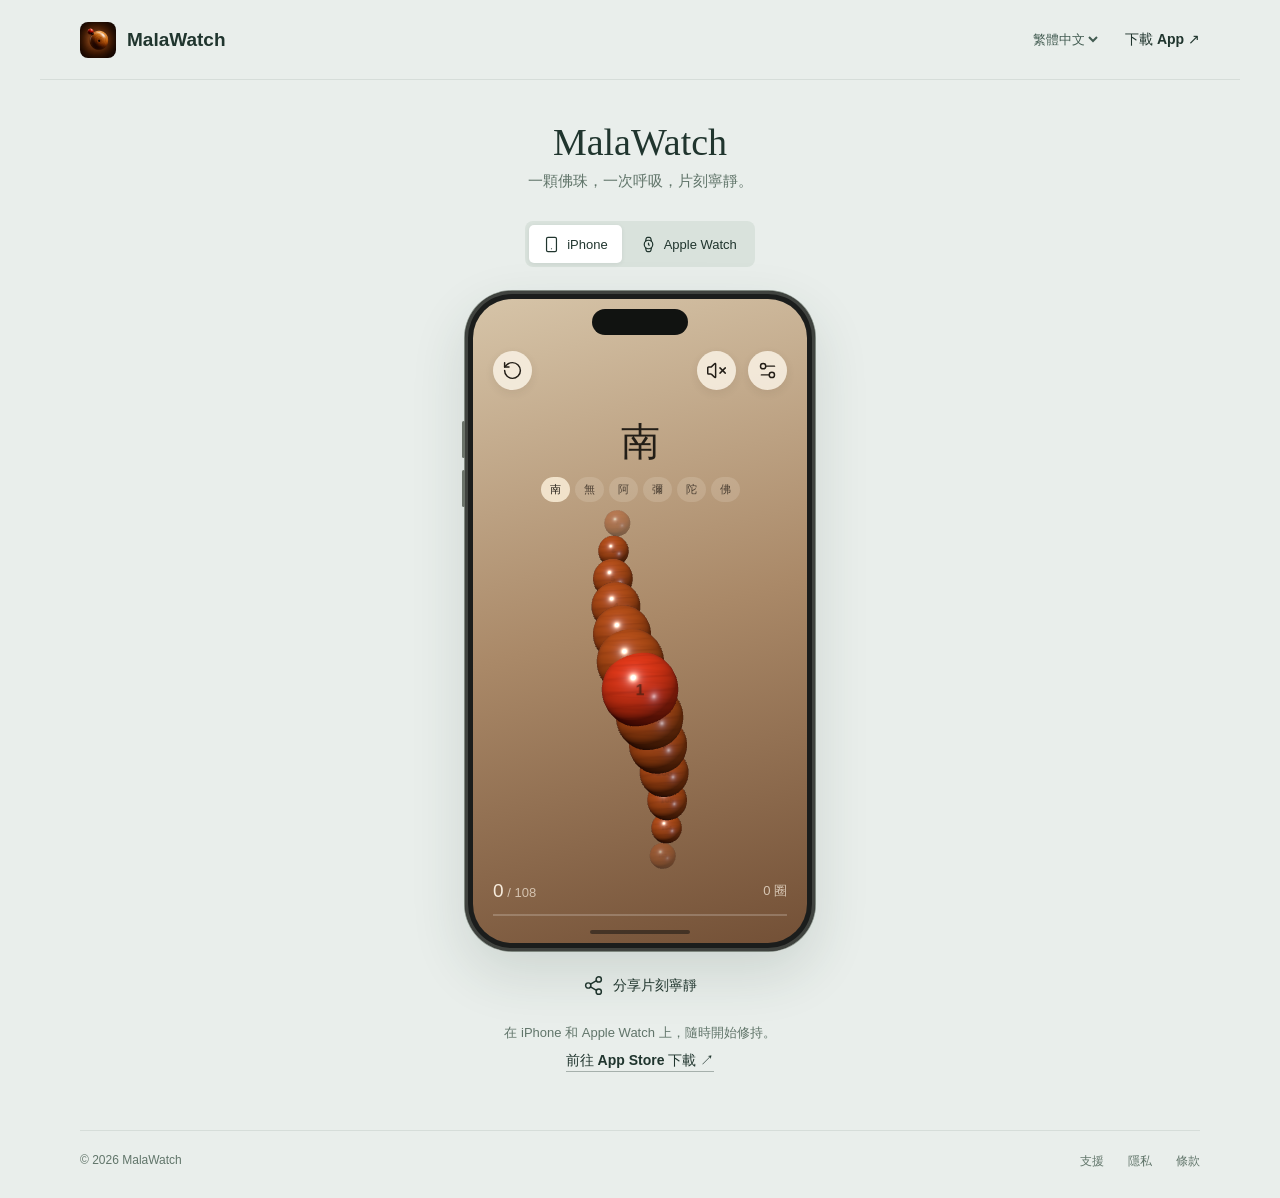
==== commit 4c63bba0: "Default web demo to iPhone and Traditional Chinese" ====
--- a/docs/index.html
+++ b/docs/index.html
@@ -1,5 +1,5 @@
 <!doctype html>
-<html lang="en">
+<html lang="zh-Hant">
 <head>
   <meta charset="utf-8">
   <meta name="viewport" content="width=device-width, initial-scale=1, viewport-fit=cover">
@@ -17,19 +17,19 @@
   <header class="site-header">
     <a class="brand" href="./"><img src="app-icon.png" alt="" width="36" height="36"><span>MalaWatch</span></a>
     <div class="header-actions">
-      <select id="language" aria-label="Language"><option value="en">English</option><option value="zh-Hant">繁體中文</option><option value="zh-Hans">简体中文</option><option value="ja">日本語</option></select>
-      <a class="download" data-store href="https://apps.apple.com/app/apple-store/id6771541960?pt=117813104&amp;ct=web-mala-demo&amp;mt=8" data-i18n="download">Get the app ↗</a>
+      <select id="language" aria-label="Language"><option value="en">English</option><option value="zh-Hant" selected>繁體中文</option><option value="zh-Hans">简体中文</option><option value="ja">日本語</option></select>
+      <a class="download" data-store href="https://apps.apple.com/app/apple-store/id6771541960?pt=117813104&amp;ct=web-mala-demo&amp;mt=8" data-i18n="download">下載 App ↗</a>
     </div>
   </header>
   <main>
-    <div class="intro"><h1>MalaWatch</h1><p data-i18n="tagline">One bead. One breath. A little more stillness.</p></div>
+    <div class="intro"><h1>MalaWatch</h1><p data-i18n="tagline">一顆佛珠，一次呼吸，片刻寧靜。</p></div>
     <div class="device-switch" role="group" aria-label="Device preview" id="device-switch">
-      <button type="button" data-device="iphone" aria-pressed="false"><i data-lucide="smartphone"></i><span>iPhone</span></button>
-      <button type="button" data-device="watch" aria-pressed="true"><i data-lucide="watch"></i><span>Apple Watch</span></button>
+      <button type="button" data-device="iphone" aria-pressed="true"><i data-lucide="smartphone"></i><span>iPhone</span></button>
+      <button type="button" data-device="watch" aria-pressed="false"><i data-lucide="watch"></i><span>Apple Watch</span></button>
     </div>
     <section class="experience" aria-label="MalaWatch">
-      <div class="watch-rig" id="device-rig">
-      <div class="watch-case" id="device-case">
+      <div class="phone-rig" id="device-rig">
+      <div class="phone" id="device-case">
         <div class="island" aria-hidden="true"></div>
         <button id="crown" class="watch-crown" aria-label="Count one bead" title="Count one bead"></button>
         <div class="watch-side-button" aria-hidden="true"></div>
@@ -39,9 +39,9 @@
             <button id="sound" class="icon-button" aria-label="Enable voice" title="Enable voice" aria-pressed="false"><i data-lucide="volume-x"></i></button>
             <button id="settings" class="icon-button" aria-label="Settings" title="Settings"><i data-lucide="settings-2"></i></button>
           </div>
-          <div class="chant"><div id="syllable">Na</div><div id="syllables" class="syllables"></div></div>
+          <div class="chant"><div id="syllable">南</div><div id="syllables" class="syllables"></div></div>
           <div id="wheel" class="wheel" role="button" tabindex="0" aria-label="Count one bead"><canvas id="beads"></canvas><div id="fallback" hidden></div></div>
-          <div class="progress"><span><b id="count">0</b><span class="muted"> / <span id="goal-label">108</span></span></span><span id="rounds">0 rounds</span></div>
+          <div class="progress"><span><b id="count">0</b><span class="muted"> / <span id="goal-label">108</span></span></span><span id="rounds">0 圈</span></div>
           <div class="progress-track"><div id="progress-fill"></div></div>
           <div class="home-indicator" aria-hidden="true"></div>
           <dialog id="settings-dialog">
